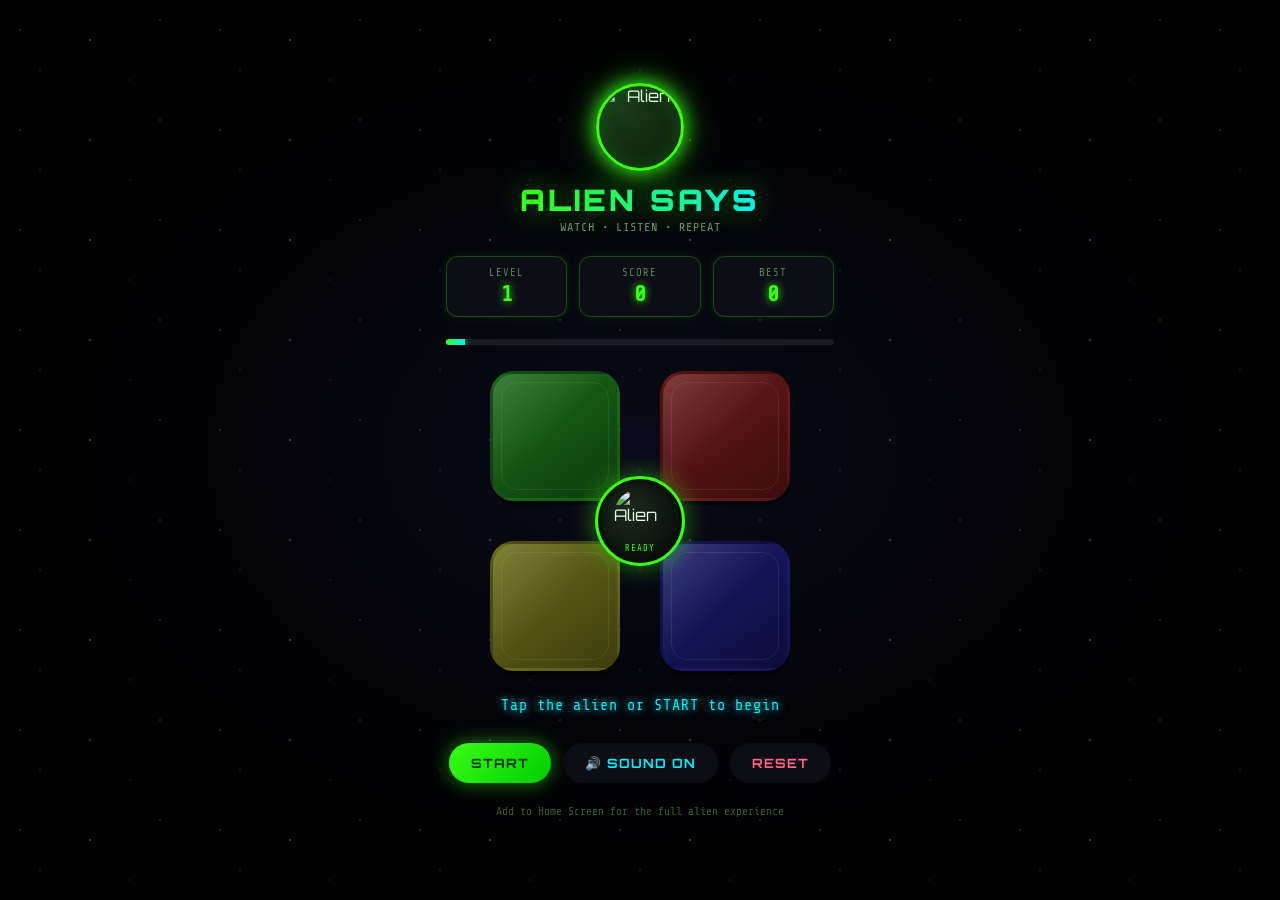
==== alien-says.html @ 70dfbdc7 "Add files via upload" ====
<!DOCTYPE html>
<html lang="en">
<head>
  <meta charset="UTF-8">
  <meta name="viewport" content="width=device-width, initial-scale=1.0, maximum-scale=1.0, user-scalable=no">
  <meta name="theme-color" content="#0a0a0f">
  <meta name="apple-mobile-web-app-capable" content="yes">
  <meta name="apple-mobile-web-app-status-bar-style" content="black-translucent">
  <meta name="apple-mobile-web-app-title" content="Alien Says">
  <link rel="icon" type="image/png" href="alien-icon-192.png">
  <link rel="apple-touch-icon" href="alien-icon-512.png">
  <link rel="manifest" href="manifest.json">
  <title>Alien Says</title>
  <style>
    @import url('https://fonts.googleapis.com/css2?family=Orbitron:wght@400;700;900&family=Share+Tech+Mono&display=swap');

    :root {
      --bg: #05050a;
      --panel: #0d0d15;
      --glow-green: #39ff14;
      --glow-cyan: #00f0ff;
      --glow-magenta: #ff00aa;
      --glow-yellow: #ffe600;
      --text: #e0ffe0;
    }

    * {
      box-sizing: border-box;
      margin: 0;
      padding: 0;
      -webkit-tap-highlight-color: transparent;
      user-select: none;
    }

    body {
      background: radial-gradient(ellipse at center, #0a0a18 0%, #000 70%);
      color: var(--text);
      font-family: 'Orbitron', sans-serif;
      min-height: 100dvh;
      display: flex;
      flex-direction: column;
      align-items: center;
      justify-content: center;
      overflow: hidden;
      position: relative;
    }

    /* Stars background */
    body::before {
      content: '';
      position: absolute;
      inset: 0;
      background-image:
        radial-gradient(1px 1px at 20px 30px, #fff, transparent),
        radial-gradient(1px 1px at 40px 70px, rgba(255,255,255,0.8), transparent),
        radial-gradient(1.5px 1.5px at 90px 40px, #fff, transparent),
        radial-gradient(1px 1px at 130px 80px, rgba(255,255,255,0.6), transparent),
        radial-gradient(1px 1px at 160px 20px, #fff, transparent);
      background-size: 200px 100px;
      animation: twinkle 8s linear infinite;
      opacity: 0.4;
      pointer-events: none;
      z-index: 0;
    }

    @keyframes twinkle {
      from { transform: translateY(0); }
      to { transform: translateY(-100px); }
    }

    .container {
      position: relative;
      z-index: 1;
      width: 100%;
      max-width: 420px;
      padding: 16px;
      display: flex;
      flex-direction: column;
      align-items: center;
      gap: 18px;
    }

    /* Header / Logo */
    header {
      text-align: center;
      margin-bottom: 4px;
    }

    .logo-wrap {
      width: 88px;
      height: 88px;
      margin: 0 auto 10px;
      border-radius: 50%;
      background: radial-gradient(circle at 30% 30%, #1a3a1a, #0a1a0a);
      border: 3px solid var(--glow-green);
      box-shadow:
        0 0 20px var(--glow-green),
        0 0 40px rgba(57,255,20,0.4),
        inset 0 0 20px rgba(57,255,20,0.2);
      overflow: hidden;
      animation: logoPulse 3s ease-in-out infinite;
    }

    .logo-wrap img {
      width: 100%;
      height: 100%;
      object-fit: cover;
      display: block;
    }

    @keyframes logoPulse {
      0%, 100% { box-shadow: 0 0 20px var(--glow-green), 0 0 40px rgba(57,255,20,0.3); }
      50% { box-shadow: 0 0 30px var(--glow-green), 0 0 60px rgba(57,255,20,0.6); }
    }

    h1 {
      font-size: 1.85rem;
      font-weight: 900;
      letter-spacing: 3px;
      background: linear-gradient(90deg, var(--glow-green), var(--glow-cyan));
      -webkit-background-clip: text;
      -webkit-text-fill-color: transparent;
      text-shadow: 0 0 30px rgba(57,255,20,0.5);
      margin-bottom: 2px;
    }

    .tagline {
      font-family: 'Share Tech Mono', monospace;
      font-size: 0.75rem;
      color: #6a9a6a;
      letter-spacing: 1px;
    }

    /* HUD */
    .hud {
      display: flex;
      justify-content: space-between;
      width: 100%;
      gap: 12px;
      font-family: 'Share Tech Mono', monospace;
    }

    .hud-box {
      flex: 1;
      background: var(--panel);
      border: 1px solid rgba(57,255,20,0.25);
      border-radius: 12px;
      padding: 10px 12px;
      text-align: center;
      box-shadow: 0 0 12px rgba(57,255,20,0.1);
    }

    .hud-label {
      font-size: 0.65rem;
      color: #5a8a5a;
      letter-spacing: 1px;
      margin-bottom: 2px;
    }

    .hud-value {
      font-size: 1.4rem;
      font-weight: 700;
      color: var(--glow-green);
      text-shadow: 0 0 8px var(--glow-green);
    }

    /* Game board */
    .board {
      position: relative;
      width: 300px;
      height: 300px;
      margin: 8px 0;
    }

    .pad {
      position: absolute;
      width: 130px;
      height: 130px;
      border-radius: 24px;
      cursor: pointer;
      transition: all 0.12s ease;
      border: 3px solid transparent;
      display: flex;
      align-items: center;
      justify-content: center;
      overflow: hidden;
      box-shadow: 0 4px 0 rgba(0,0,0,0.5);
    }

    .pad::before {
      content: '';
      position: absolute;
      inset: 0;
      border-radius: 21px;
      background: linear-gradient(135deg, rgba(255,255,255,0.15), transparent 50%);
      pointer-events: none;
    }

    .pad::after {
      content: '';
      position: absolute;
      inset: 8px;
      border-radius: 16px;
      border: 1px solid rgba(255,255,255,0.08);
      pointer-events: none;
    }

    /* Positions */
    .pad-green  { top: 0; left: 0; background: linear-gradient(145deg, #1a6b1a, #0d3d0d); }
    .pad-red    { top: 0; right: 0; background: linear-gradient(145deg, #6b1a1a, #3d0d0d); }
    .pad-yellow { bottom: 0; left: 0; background: linear-gradient(145deg, #6b6b1a, #3d3d0d); }
    .pad-blue   { bottom: 0; right: 0; background: linear-gradient(145deg, #1a1a6b, #0d0d3d); }

    /* Active / lit states */
    .pad.active, .pad.lit {
      transform: scale(0.96) translateY(2px);
      box-shadow: 0 0 0 0 transparent;
    }

    .pad-green.active, .pad-green.lit {
      background: linear-gradient(145deg, #39ff14, #1aff00);
      box-shadow: 0 0 30px #39ff14, 0 0 60px rgba(57,255,20,0.6), inset 0 0 20px rgba(255,255,255,0.3);
      border-color: #aaffaa;
    }
    .pad-red.active, .pad-red.lit {
      background: linear-gradient(145deg, #ff2a2a, #ff0000);
      box-shadow: 0 0 30px #ff2a2a, 0 0 60px rgba(255,42,42,0.6), inset 0 0 20px rgba(255,255,255,0.3);
      border-color: #ffaaaa;
    }
    .pad-yellow.active, .pad-yellow.lit {
      background: linear-gradient(145deg, #ffe600, #ffcc00);
      box-shadow: 0 0 30px #ffe600, 0 0 60px rgba(255,230,0,0.6), inset 0 0 20px rgba(255,255,255,0.3);
      border-color: #ffffaa;
    }
    .pad-blue.active, .pad-blue.lit {
      background: linear-gradient(145deg, #00f0ff, #0088ff);
      box-shadow: 0 0 30px #00f0ff, 0 0 60px rgba(0,240,255,0.6), inset 0 0 20px rgba(255,255,255,0.3);
      border-color: #aaffff;
    }

    .pad:active:not(.disabled) {
      transform: scale(0.94) translateY(3px);
    }

    .pad.disabled {
      pointer-events: none;
      opacity: 0.7;
    }

    /* Center alien button / status */
    .center {
      position: absolute;
      top: 50%;
      left: 50%;
      transform: translate(-50%, -50%);
      width: 90px;
      height: 90px;
      border-radius: 50%;
      background: radial-gradient(circle at 35% 35%, #1a2a1a, #050a05);
      border: 3px solid var(--glow-green);
      box-shadow:
        0 0 25px rgba(57,255,20,0.5),
        inset 0 0 15px rgba(0,0,0,0.8);
      display: flex;
      flex-direction: column;
      align-items: center;
      justify-content: center;
      cursor: pointer;
      z-index: 5;
      transition: all 0.2s;
    }

    .center:hover {
      box-shadow: 0 0 40px rgba(57,255,20,0.8), inset 0 0 15px rgba(0,0,0,0.8);
    }

    .center img {
      width: 52px;
      height: 52px;
      border-radius: 50%;
      object-fit: cover;
    }

    .center .status-text {
      font-size: 0.55rem;
      letter-spacing: 1px;
      color: var(--glow-green);
      margin-top: 2px;
      font-family: 'Share Tech Mono', monospace;
    }

    /* Message / feedback */
    .message {
      min-height: 28px;
      font-family: 'Share Tech Mono', monospace;
      font-size: 0.95rem;
      text-align: center;
      color: var(--glow-cyan);
      text-shadow: 0 0 10px var(--glow-cyan);
      letter-spacing: 1px;
      transition: opacity 0.3s;
    }

    .message.error {
      color: #ff4466;
      text-shadow: 0 0 10px #ff4466;
    }

    .message.success {
      color: var(--glow-green);
      text-shadow: 0 0 10px var(--glow-green);
    }

    /* Controls */
    .controls {
      display: flex;
      gap: 12px;
      width: 100%;
      justify-content: center;
      flex-wrap: wrap;
    }

    button.ctrl {
      font-family: 'Orbitron', sans-serif;
      font-size: 0.8rem;
      font-weight: 700;
      letter-spacing: 1px;
      padding: 12px 22px;
      border: none;
      border-radius: 30px;
      cursor: pointer;
      transition: all 0.2s;
      text-transform: uppercase;
    }

    .btn-start {
      background: linear-gradient(135deg, #39ff14, #00cc00);
      color: #003300;
      box-shadow: 0 0 20px rgba(57,255,20,0.5);
    }
    .btn-start:hover {
      transform: scale(1.05);
      box-shadow: 0 0 30px rgba(57,255,20,0.8);
    }
    .btn-start:disabled {
      opacity: 0.5;
      cursor: not-allowed;
      transform: none;
    }

    .btn-sound {
      background: var(--panel);
      color: var(--glow-cyan);
      border: 1px solid rgba(0,240,255,0.4);
    }
    .btn-sound:hover {
      background: rgba(0,240,255,0.1);
    }

    .btn-reset {
      background: var(--panel);
      color: #ff6688;
      border: 1px solid rgba(255,68,102,0.4);
    }

    /* Level indicator */
    .level-bar {
      width: 100%;
      height: 6px;
      background: #1a1a22;
      border-radius: 3px;
      overflow: hidden;
      margin-top: 4px;
    }
    .level-fill {
      height: 100%;
      background: linear-gradient(90deg, var(--glow-green), var(--glow-cyan));
      width: 0%;
      transition: width 0.4s ease;
      box-shadow: 0 0 8px var(--glow-green);
    }

    /* Overlay for game over / start */
    .overlay {
      position: fixed;
      inset: 0;
      background: rgba(0,0,0,0.75);
      backdrop-filter: blur(6px);
      display: flex;
      align-items: center;
      justify-content: center;
      z-index: 100;
      opacity: 0;
      pointer-events: none;
      transition: opacity 0.3s;
    }
    .overlay.show {
      opacity: 1;
      pointer-events: auto;
    }

    .overlay-card {
      background: linear-gradient(160deg, #0f1a0f, #0a0a12);
      border: 2px solid var(--glow-green);
      border-radius: 20px;
      padding: 28px 24px;
      text-align: center;
      max-width: 320px;
      width: 90%;
      box-shadow: 0 0 40px rgba(57,255,20,0.3);
    }

    .overlay-card h2 {
      font-size: 1.5rem;
      margin-bottom: 8px;
      color: var(--glow-green);
    }

    .overlay-card p {
      font-family: 'Share Tech Mono', monospace;
      font-size: 0.9rem;
      color: #8aba8a;
      margin-bottom: 18px;
      line-height: 1.4;
    }

    .overlay-card .score-big {
      font-size: 2.2rem;
      color: var(--glow-cyan);
      text-shadow: 0 0 15px var(--glow-cyan);
      margin: 8px 0 16px;
    }

    /* Footer tip */
    .tip {
      font-family: 'Share Tech Mono', monospace;
      font-size: 0.7rem;
      color: #3a5a3a;
      text-align: center;
      margin-top: 4px;
    }

    /* Responsive */
    @media (max-width: 380px) {
      .board { width: 270px; height: 270px; }
      .pad { width: 115px; height: 115px; }
      .center { width: 78px; height: 78px; }
      .center img { width: 44px; height: 44px; }
      h1 { font-size: 1.55rem; }
    }
  </style>
</head>
<body>
  <div class="container">
    <header>
      <div class="logo-wrap">
        <img src="alien-icon.jpg" alt="Alien">
      </div>
      <h1>ALIEN SAYS</h1>
      <div class="tagline">WATCH • LISTEN • REPEAT</div>
    </header>

    <div class="hud">
      <div class="hud-box">
        <div class="hud-label">LEVEL</div>
        <div class="hud-value" id="level">1</div>
      </div>
      <div class="hud-box">
        <div class="hud-label">SCORE</div>
        <div class="hud-value" id="score">0</div>
      </div>
      <div class="hud-box">
        <div class="hud-label">BEST</div>
        <div class="hud-value" id="best">0</div>
      </div>
    </div>

    <div class="level-bar"><div class="level-fill" id="levelFill"></div></div>

    <div class="board" id="board">
      <div class="pad pad-green" data-color="green" id="pad-green"></div>
      <div class="pad pad-red" data-color="red" id="pad-red"></div>
      <div class="pad pad-yellow" data-color="yellow" id="pad-yellow"></div>
      <div class="pad pad-blue" data-color="blue" id="pad-blue"></div>

      <div class="center" id="centerBtn" title="Start / Status">
        <img src="alien-icon.jpg" alt="Alien">
        <div class="status-text" id="statusText">READY</div>
      </div>
    </div>

    <div class="message" id="message">Tap the alien to start</div>

    <div class="controls">
      <button class="ctrl btn-start" id="startBtn">START</button>
      <button class="ctrl btn-sound" id="soundBtn">🔊 SOUND ON</button>
      <button class="ctrl btn-reset" id="resetBtn">RESET</button>
    </div>

    <div class="tip">Add to Home Screen for the full alien experience</div>
  </div>

  <!-- Game Over Overlay -->
  <div class="overlay" id="overlay">
    <div class="overlay-card">
      <h2 id="overlayTitle">GAME OVER</h2>
      <p id="overlayMsg">The aliens are not impressed...</p>
      <div class="score-big" id="overlayScore">0</div>
      <button class="ctrl btn-start" id="playAgainBtn">PLAY AGAIN</button>
    </div>
  </div>

  <script>
    // ============ AUDIO ENGINE (Web Audio API) ============
    const AudioCtx = window.AudioContext || window.webkitAudioContext;
    let audioCtx = null;
    let soundEnabled = true;

    const freqs = {
      green: 329.63,  // E4
      red: 261.63,    // C4
      yellow: 392.00, // G4
      blue: 220.00    // A3
    };

    function initAudio() {
      if (!audioCtx) {
        audioCtx = new AudioCtx();
      }
      if (audioCtx.state === 'suspended') {
        audioCtx.resume();
      }
    }

    function playTone(color, duration = 0.35, type = 'sine') {
      if (!soundEnabled || !audioCtx) return;
      const osc = audioCtx.createOscillator();
      const gain = audioCtx.createGain();
      osc.type = type;
      osc.frequency.value = freqs[color] || 300;
      gain.gain.setValueAtTime(0.28, audioCtx.currentTime);
      gain.gain.exponentialRampToValueAtTime(0.001, audioCtx.currentTime + duration);
      osc.connect(gain);
      gain.connect(audioCtx.destination);
      osc.start();
      osc.stop(audioCtx.currentTime + duration);
    }

    function playSuccess() {
      if (!soundEnabled || !audioCtx) return;
      [523.25, 659.25, 783.99].forEach((f, i) => {
        const osc = audioCtx.createOscillator();
        const gain = audioCtx.createGain();
        osc.type = 'triangle';
        osc.frequency.value = f;
        gain.gain.setValueAtTime(0.18, audioCtx.currentTime + i * 0.12);
        gain.gain.exponentialRampToValueAtTime(0.001, audioCtx.currentTime + i * 0.12 + 0.25);
        osc.connect(gain);
        gain.connect(audioCtx.destination);
        osc.start(audioCtx.currentTime + i * 0.12);
        osc.stop(audioCtx.currentTime + i * 0.12 + 0.3);
      });
    }

    function playError() {
      if (!soundEnabled || !audioCtx) return;
      const osc = audioCtx.createOscillator();
      const gain = audioCtx.createGain();
      osc.type = 'sawtooth';
      osc.frequency.setValueAtTime(180, audioCtx.currentTime);
      osc.frequency.exponentialRampToValueAtTime(80, audioCtx.currentTime + 0.4);
      gain.gain.setValueAtTime(0.22, audioCtx.currentTime);
      gain.gain.exponentialRampToValueAtTime(0.001, audioCtx.currentTime + 0.45);
      osc.connect(gain);
      gain.connect(audioCtx.destination);
      osc.start();
      osc.stop(audioCtx.currentTime + 0.5);
    }

    function playStartFanfare() {
      if (!soundEnabled || !audioCtx) return;
      [220, 277, 330, 440].forEach((f, i) => {
        const osc = audioCtx.createOscillator();
        const gain = audioCtx.createGain();
        osc.type = 'square';
        osc.frequency.value = f;
        gain.gain.setValueAtTime(0.12, audioCtx.currentTime + i * 0.08);
        gain.gain.exponentialRampToValueAtTime(0.001, audioCtx.currentTime + i * 0.08 + 0.2);
        osc.connect(gain);
        gain.connect(audioCtx.destination);
        osc.start(audioCtx.currentTime + i * 0.08);
        osc.stop(audioCtx.currentTime + i * 0.08 + 0.25);
      });
    }

    // ============ GAME STATE ============
    const colors = ['green', 'red', 'yellow', 'blue'];
    let sequence = [];
    let playerSeq = [];
    let level = 1;
    let score = 0;
    let best = parseInt(localStorage.getItem('alienSaysBest') || '0', 10);
    let isPlaying = false;
    let isShowing = false;
    let canClick = false;

    // DOM
    const pads = {
      green: document.getElementById('pad-green'),
      red: document.getElementById('pad-red'),
      yellow: document.getElementById('pad-yellow'),
      blue: document.getElementById('pad-blue')
    };
    const levelEl = document.getElementById('level');
    const scoreEl = document.getElementById('score');
    const bestEl = document.getElementById('best');
    const messageEl = document.getElementById('message');
    const statusText = document.getElementById('statusText');
    const startBtn = document.getElementById('startBtn');
    const soundBtn = document.getElementById('soundBtn');
    const resetBtn = document.getElementById('resetBtn');
    const centerBtn = document.getElementById('centerBtn');
    const overlay = document.getElementById('overlay');
    const overlayTitle = document.getElementById('overlayTitle');
    const overlayMsg = document.getElementById('overlayMsg');
    const overlayScore = document.getElementById('overlayScore');
    const playAgainBtn = document.getElementById('playAgainBtn');
    const levelFill = document.getElementById('levelFill');

    bestEl.textContent = best;

    // ============ HELPERS ============
    function setMessage(text, type = '') {
      messageEl.textContent = text;
      messageEl.className = 'message' + (type ? ' ' + type : '');
    }

    function setStatus(text) {
      statusText.textContent = text;
    }

    function updateHUD() {
      levelEl.textContent = level;
      scoreEl.textContent = score;
      bestEl.textContent = best;
      // level bar roughly maps 1-20
      const pct = Math.min(100, (level / 20) * 100);
      levelFill.style.width = pct + '%';
    }

    function lightPad(color, on = true) {
      const pad = pads[color];
      if (on) pad.classList.add('lit');
      else pad.classList.remove('lit');
    }

    function flashPad(color, ms = 380) {
      return new Promise(resolve => {
        lightPad(color, true);
        playTone(color, ms / 1000);
        setTimeout(() => {
          lightPad(color, false);
          setTimeout(resolve, 120);
        }, ms);
      });
    }

    function disablePads(disabled) {
      Object.values(pads).forEach(p => {
        if (disabled) p.classList.add('disabled');
        else p.classList.remove('disabled');
      });
    }

    // ============ GAME FLOW ============
    async function showSequence() {
      isShowing = true;
      canClick = false;
      disablePads(true);
      setStatus('WATCH');
      setMessage('Alien is speaking...');
      await sleep(500);

      for (const color of sequence) {
        await flashPad(color, 420 - Math.min(level * 8, 180)); // speeds up a bit
      }

      await sleep(250);
      isShowing = false;
      canClick = true;
      disablePads(false);
      setStatus('YOUR TURN');
      setMessage('Your turn — repeat the sequence!');
      playerSeq = [];
    }

    function nextRound() {
      // Add one random color
      const next = colors[Math.floor(Math.random() * 4)];
      sequence.push(next);
      updateHUD();
      showSequence();
    }

    function handlePadClick(color) {
      if (!canClick || isShowing || !isPlaying) return;

      initAudio();
      playerSeq.push(color);
      flashPad(color, 280);

      // Check
      const idx = playerSeq.length - 1;
      if (playerSeq[idx] !== sequence[idx]) {
        // Wrong!
        canClick = false;
        playError();
        setMessage('Wrong sequence!', 'error');
        setStatus('FAIL');
        Object.values(pads).forEach(p => p.classList.add('lit'));
        setTimeout(() => {
          Object.values(pads).forEach(p => p.classList.remove('lit'));
          endGame(false);
        }, 700);
        return;
      }

      // Correct so far
      if (playerSeq.length === sequence.length) {
        // Completed round
        canClick = false;
        score += level * 10;
        if (score > best) {
          best = score;
          localStorage.setItem('alienSaysBest', best);
        }
        updateHUD();
        playSuccess();
        setMessage('Correct! Next level...', 'success');
        setStatus('GOOD');
        level++;
        setTimeout(() => {
          nextRound();
        }, 900);
      }
    }

    function startGame() {
      initAudio();
      playStartFanfare();
      sequence = [];
      playerSeq = [];
      level = 1;
      score = 0;
      isPlaying = true;
      updateHUD();
      overlay.classList.remove('show');
      startBtn.disabled = true;
      setMessage('Get ready...');
      setStatus('GO');
      setTimeout(() => nextRound(), 600);
    }

    function endGame(won = false) {
      isPlaying = false;
      canClick = false;
      disablePads(true);
      startBtn.disabled = false;

      if (won) {
        overlayTitle.textContent = 'YOU WIN!';
        overlayMsg.textContent = 'The aliens accept you as one of their own.';
      } else {
        overlayTitle.textContent = 'GAME OVER';
        overlayMsg.textContent = level > 8
          ? 'Impressive! The mothership is watching.'
          : 'The aliens are not impressed... try again!';
      }
      overlayScore.textContent = score;
      overlay.classList.add('show');
      setStatus('END');
      setMessage(won ? 'Victory!' : 'Game Over — try again');
    }

    function resetAll() {
      sequence = [];
      playerSeq = [];
      level = 1;
      score = 0;
      isPlaying = false;
      canClick = false;
      isShowing = false;
      updateHUD();
      disablePads(false);
      Object.values(pads).forEach(p => p.classList.remove('lit', 'active'));
      startBtn.disabled = false;
      overlay.classList.remove('show');
      setStatus('READY');
      setMessage('Tap the alien or START to begin');
    }

    function sleep(ms) {
      return new Promise(r => setTimeout(r, ms));
    }

    // ============ EVENT LISTENERS ============
    Object.entries(pads).forEach(([color, el]) => {
      el.addEventListener('click', () => handlePadClick(color));
      el.addEventListener('touchstart', (e) => {
        e.preventDefault();
        handlePadClick(color);
      }, { passive: false });
    });

    startBtn.addEventListener('click', startGame);
    centerBtn.addEventListener('click', () => {
      if (!isPlaying) startGame();
    });
    playAgainBtn.addEventListener('click', startGame);

    soundBtn.addEventListener('click', () => {
      soundEnabled = !soundEnabled;
      soundBtn.textContent = soundEnabled ? '🔊 SOUND ON' : '🔇 SOUND OFF';
      if (soundEnabled) initAudio();
    });

    resetBtn.addEventListener('click', resetAll);

    // Prevent zoom on double tap etc.
    document.addEventListener('gesturestart', e => e.preventDefault());

    // Initial
    updateHUD();
    setMessage('Tap the alien or START to begin');
  </script>
</body>
</html>
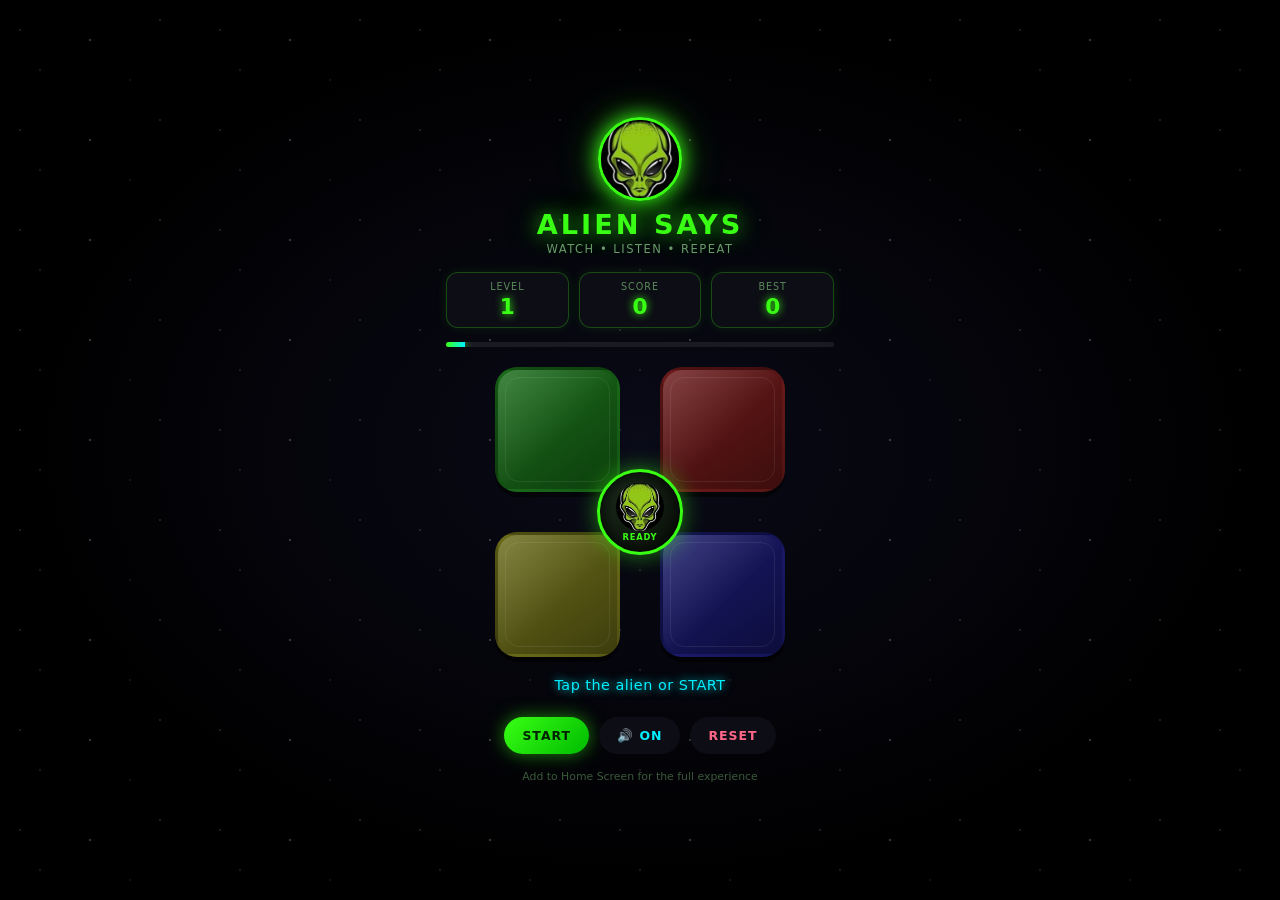
==== commit 91e8bd53: "Add files via upload" ====
--- a/alien-says.html
+++ b/alien-says.html
@@ -2,7 +2,7 @@
 <html lang="en">
 <head>
   <meta charset="UTF-8">
-  <meta name="viewport" content="width=device-width, initial-scale=1.0, maximum-scale=1.0, user-scalable=no">
+  <meta name="viewport" content="width=device-width, initial-scale=1.0, maximum-scale=1.0, user-scalable=no, viewport-fit=cover">
   <meta name="theme-color" content="#0a0a0f">
   <meta name="apple-mobile-web-app-capable" content="yes">
   <meta name="apple-mobile-web-app-status-bar-style" content="black-translucent">
@@ -12,8 +12,7 @@
   <link rel="manifest" href="manifest.json">
   <title>Alien Says</title>
   <style>
-    @import url('https://fonts.googleapis.com/css2?family=Orbitron:wght@400;700;900&family=Share+Tech+Mono&display=swap');
-
+    /* Fully offline – no external fonts */
     :root {
       --bg: #05050a;
       --panel: #0d0d15;
@@ -30,13 +29,20 @@
       padding: 0;
       -webkit-tap-highlight-color: transparent;
       user-select: none;
+      -webkit-user-select: none;
+    }
+
+    html, body {
+      height: 100%;
+      width: 100%;
     }
 
     body {
       background: radial-gradient(ellipse at center, #0a0a18 0%, #000 70%);
       color: var(--text);
-      font-family: 'Orbitron', sans-serif;
+      font-family: system-ui, -apple-system, BlinkMacSystemFont, "Segoe UI", Roboto, "Helvetica Neue", Arial, sans-serif;
       min-height: 100dvh;
+      min-height: -webkit-fill-available;
       display: flex;
       flex-direction: column;
       align-items: center;
@@ -77,19 +83,19 @@
       display: flex;
       flex-direction: column;
       align-items: center;
-      gap: 18px;
+      gap: 14px;
     }
 
     /* Header / Logo */
     header {
       text-align: center;
-      margin-bottom: 4px;
+      margin-bottom: 2px;
     }
 
     .logo-wrap {
-      width: 88px;
-      height: 88px;
-      margin: 0 auto 10px;
+      width: 84px;
+      height: 84px;
+      margin: 0 auto 8px;
       border-radius: 50%;
       background: radial-gradient(circle at 30% 30%, #1a3a1a, #0a1a0a);
       border: 3px solid var(--glow-green);
@@ -114,21 +120,19 @@
     }
 
     h1 {
-      font-size: 1.85rem;
+      font-size: 1.7rem;
       font-weight: 900;
       letter-spacing: 3px;
-      background: linear-gradient(90deg, var(--glow-green), var(--glow-cyan));
-      -webkit-background-clip: text;
-      -webkit-text-fill-color: transparent;
-      text-shadow: 0 0 30px rgba(57,255,20,0.5);
+      color: var(--glow-green);
+      text-shadow: 0 0 20px rgba(57,255,20,0.7), 0 0 40px rgba(57,255,20,0.3);
       margin-bottom: 2px;
     }
 
     .tagline {
-      font-family: 'Share Tech Mono', monospace;
-      font-size: 0.75rem;
+      font-size: 0.72rem;
       color: #6a9a6a;
-      letter-spacing: 1px;
+      letter-spacing: 1.5px;
+      text-transform: uppercase;
     }
 
     /* HUD */
@@ -136,8 +140,7 @@
       display: flex;
       justify-content: space-between;
       width: 100%;
-      gap: 12px;
-      font-family: 'Share Tech Mono', monospace;
+      gap: 10px;
     }
 
     .hud-box {
@@ -145,20 +148,21 @@
       background: var(--panel);
       border: 1px solid rgba(57,255,20,0.25);
       border-radius: 12px;
-      padding: 10px 12px;
+      padding: 8px 10px;
       text-align: center;
       box-shadow: 0 0 12px rgba(57,255,20,0.1);
     }
 
     .hud-label {
-      font-size: 0.65rem;
+      font-size: 0.6rem;
       color: #5a8a5a;
       letter-spacing: 1px;
       margin-bottom: 2px;
+      text-transform: uppercase;
     }
 
     .hud-value {
-      font-size: 1.4rem;
+      font-size: 1.35rem;
       font-weight: 700;
       color: var(--glow-green);
       text-shadow: 0 0 8px var(--glow-green);
@@ -167,40 +171,41 @@
     /* Game board */
     .board {
       position: relative;
-      width: 300px;
-      height: 300px;
-      margin: 8px 0;
+      width: 290px;
+      height: 290px;
+      margin: 6px 0;
+      flex-shrink: 0;
     }
 
     .pad {
       position: absolute;
-      width: 130px;
-      height: 130px;
-      border-radius: 24px;
+      width: 125px;
+      height: 125px;
+      border-radius: 22px;
       cursor: pointer;
-      transition: all 0.12s ease;
+      transition: transform 0.1s ease, box-shadow 0.1s ease, background 0.1s ease;
       border: 3px solid transparent;
       display: flex;
       align-items: center;
       justify-content: center;
       overflow: hidden;
-      box-shadow: 0 4px 0 rgba(0,0,0,0.5);
+      box-shadow: 0 5px 0 rgba(0,0,0,0.55);
     }
 
     .pad::before {
       content: '';
       position: absolute;
       inset: 0;
-      border-radius: 21px;
-      background: linear-gradient(135deg, rgba(255,255,255,0.15), transparent 50%);
+      border-radius: 19px;
+      background: linear-gradient(135deg, rgba(255,255,255,0.18), transparent 55%);
       pointer-events: none;
     }
 
     .pad::after {
       content: '';
       position: absolute;
-      inset: 8px;
-      border-radius: 16px;
+      inset: 7px;
+      border-radius: 14px;
       border: 1px solid rgba(255,255,255,0.08);
       pointer-events: none;
     }
@@ -211,94 +216,94 @@
     .pad-yellow { bottom: 0; left: 0; background: linear-gradient(145deg, #6b6b1a, #3d3d0d); }
     .pad-blue   { bottom: 0; right: 0; background: linear-gradient(145deg, #1a1a6b, #0d0d3d); }
 
-    /* Active / lit states */
-    .pad.active, .pad.lit {
+    /* Active / lit states – stronger lights */
+    .pad.lit, .pad.active {
       transform: scale(0.96) translateY(2px);
-      box-shadow: 0 0 0 0 transparent;
-    }
-
-    .pad-green.active, .pad-green.lit {
-      background: linear-gradient(145deg, #39ff14, #1aff00);
-      box-shadow: 0 0 30px #39ff14, 0 0 60px rgba(57,255,20,0.6), inset 0 0 20px rgba(255,255,255,0.3);
-      border-color: #aaffaa;
-    }
-    .pad-red.active, .pad-red.lit {
-      background: linear-gradient(145deg, #ff2a2a, #ff0000);
-      box-shadow: 0 0 30px #ff2a2a, 0 0 60px rgba(255,42,42,0.6), inset 0 0 20px rgba(255,255,255,0.3);
-      border-color: #ffaaaa;
-    }
-    .pad-yellow.active, .pad-yellow.lit {
-      background: linear-gradient(145deg, #ffe600, #ffcc00);
-      box-shadow: 0 0 30px #ffe600, 0 0 60px rgba(255,230,0,0.6), inset 0 0 20px rgba(255,255,255,0.3);
-      border-color: #ffffaa;
-    }
-    .pad-blue.active, .pad-blue.lit {
-      background: linear-gradient(145deg, #00f0ff, #0088ff);
-      box-shadow: 0 0 30px #00f0ff, 0 0 60px rgba(0,240,255,0.6), inset 0 0 20px rgba(255,255,255,0.3);
-      border-color: #aaffff;
+      box-shadow: 0 0 0 transparent;
+    }
+
+    .pad-green.lit, .pad-green.active {
+      background: linear-gradient(145deg, #39ff14, #1aff00) !important;
+      box-shadow: 0 0 28px #39ff14, 0 0 55px rgba(57,255,20,0.7), inset 0 0 18px rgba(255,255,255,0.35);
+      border-color: #bfffbf;
+    }
+    .pad-red.lit, .pad-red.active {
+      background: linear-gradient(145deg, #ff2a2a, #ff0000) !important;
+      box-shadow: 0 0 28px #ff2a2a, 0 0 55px rgba(255,42,42,0.7), inset 0 0 18px rgba(255,255,255,0.35);
+      border-color: #ffbfbf;
+    }
+    .pad-yellow.lit, .pad-yellow.active {
+      background: linear-gradient(145deg, #ffe600, #ffcc00) !important;
+      box-shadow: 0 0 28px #ffe600, 0 0 55px rgba(255,230,0,0.7), inset 0 0 18px rgba(255,255,255,0.35);
+      border-color: #ffffbf;
+    }
+    .pad-blue.lit, .pad-blue.active {
+      background: linear-gradient(145deg, #00f0ff, #0088ff) !important;
+      box-shadow: 0 0 28px #00f0ff, 0 0 55px rgba(0,240,255,0.7), inset 0 0 18px rgba(255,255,255,0.35);
+      border-color: #bfffff;
     }
 
     .pad:active:not(.disabled) {
-      transform: scale(0.94) translateY(3px);
+      transform: scale(0.93) translateY(3px);
     }
 
     .pad.disabled {
       pointer-events: none;
-      opacity: 0.7;
-    }
-
-    /* Center alien button / status */
+      opacity: 0.75;
+    }
+
+    /* Center alien button */
     .center {
       position: absolute;
       top: 50%;
       left: 50%;
       transform: translate(-50%, -50%);
-      width: 90px;
-      height: 90px;
+      width: 86px;
+      height: 86px;
       border-radius: 50%;
       background: radial-gradient(circle at 35% 35%, #1a2a1a, #050a05);
       border: 3px solid var(--glow-green);
       box-shadow:
-        0 0 25px rgba(57,255,20,0.5),
-        inset 0 0 15px rgba(0,0,0,0.8);
+        0 0 22px rgba(57,255,20,0.5),
+        inset 0 0 14px rgba(0,0,0,0.8);
       display: flex;
       flex-direction: column;
       align-items: center;
       justify-content: center;
       cursor: pointer;
       z-index: 5;
-      transition: all 0.2s;
-    }
-
-    .center:hover {
-      box-shadow: 0 0 40px rgba(57,255,20,0.8), inset 0 0 15px rgba(0,0,0,0.8);
+      transition: box-shadow 0.2s;
+    }
+
+    .center:hover, .center:active {
+      box-shadow: 0 0 35px rgba(57,255,20,0.85), inset 0 0 14px rgba(0,0,0,0.8);
     }
 
     .center img {
-      width: 52px;
-      height: 52px;
+      width: 48px;
+      height: 48px;
       border-radius: 50%;
       object-fit: cover;
     }
 
     .center .status-text {
-      font-size: 0.55rem;
-      letter-spacing: 1px;
+      font-size: 0.52rem;
+      letter-spacing: 0.8px;
       color: var(--glow-green);
-      margin-top: 2px;
-      font-family: 'Share Tech Mono', monospace;
-    }
-
-    /* Message / feedback */
+      margin-top: 1px;
+      text-transform: uppercase;
+      font-weight: 600;
+    }
+
+    /* Message */
     .message {
-      min-height: 28px;
-      font-family: 'Share Tech Mono', monospace;
-      font-size: 0.95rem;
+      min-height: 26px;
+      font-size: 0.9rem;
       text-align: center;
       color: var(--glow-cyan);
       text-shadow: 0 0 10px var(--glow-cyan);
-      letter-spacing: 1px;
-      transition: opacity 0.3s;
+      letter-spacing: 0.5px;
+      padding: 0 8px;
     }
 
     .message.error {
@@ -314,36 +319,36 @@
     /* Controls */
     .controls {
       display: flex;
-      gap: 12px;
+      gap: 10px;
       width: 100%;
       justify-content: center;
       flex-wrap: wrap;
     }
 
     button.ctrl {
-      font-family: 'Orbitron', sans-serif;
-      font-size: 0.8rem;
+      font-family: inherit;
+      font-size: 0.78rem;
       font-weight: 700;
       letter-spacing: 1px;
-      padding: 12px 22px;
+      padding: 11px 18px;
       border: none;
-      border-radius: 30px;
+      border-radius: 28px;
       cursor: pointer;
-      transition: all 0.2s;
+      transition: transform 0.15s, box-shadow 0.15s, opacity 0.15s;
       text-transform: uppercase;
     }
 
     .btn-start {
-      background: linear-gradient(135deg, #39ff14, #00cc00);
-      color: #003300;
-      box-shadow: 0 0 20px rgba(57,255,20,0.5);
-    }
-    .btn-start:hover {
+      background: linear-gradient(135deg, #39ff14, #00bb00);
+      color: #002200;
+      box-shadow: 0 0 18px rgba(57,255,20,0.5);
+    }
+    .btn-start:hover:not(:disabled) {
       transform: scale(1.05);
-      box-shadow: 0 0 30px rgba(57,255,20,0.8);
+      box-shadow: 0 0 28px rgba(57,255,20,0.8);
     }
     .btn-start:disabled {
-      opacity: 0.5;
+      opacity: 0.45;
       cursor: not-allowed;
       transform: none;
     }
@@ -354,7 +359,7 @@
       border: 1px solid rgba(0,240,255,0.4);
     }
     .btn-sound:hover {
-      background: rgba(0,240,255,0.1);
+      background: rgba(0,240,255,0.12);
     }
 
     .btn-reset {
@@ -363,14 +368,13 @@
       border: 1px solid rgba(255,68,102,0.4);
     }
 
-    /* Level indicator */
+    /* Level bar */
     .level-bar {
       width: 100%;
-      height: 6px;
+      height: 5px;
       background: #1a1a22;
       border-radius: 3px;
       overflow: hidden;
-      margin-top: 4px;
     }
     .level-fill {
       height: 100%;
@@ -380,12 +384,13 @@
       box-shadow: 0 0 8px var(--glow-green);
     }
 
-    /* Overlay for game over / start */
+    /* Overlay */
     .overlay {
       position: fixed;
       inset: 0;
-      background: rgba(0,0,0,0.75);
-      backdrop-filter: blur(6px);
+      background: rgba(0,0,0,0.78);
+      backdrop-filter: blur(5px);
+      -webkit-backdrop-filter: blur(5px);
       display: flex;
       align-items: center;
       justify-content: center;
@@ -402,75 +407,128 @@
     .overlay-card {
       background: linear-gradient(160deg, #0f1a0f, #0a0a12);
       border: 2px solid var(--glow-green);
-      border-radius: 20px;
-      padding: 28px 24px;
+      border-radius: 18px;
+      padding: 26px 22px;
       text-align: center;
-      max-width: 320px;
+      max-width: 300px;
       width: 90%;
       box-shadow: 0 0 40px rgba(57,255,20,0.3);
     }
 
     .overlay-card h2 {
-      font-size: 1.5rem;
-      margin-bottom: 8px;
+      font-size: 1.4rem;
+      margin-bottom: 6px;
       color: var(--glow-green);
     }
 
     .overlay-card p {
-      font-family: 'Share Tech Mono', monospace;
-      font-size: 0.9rem;
+      font-size: 0.85rem;
       color: #8aba8a;
-      margin-bottom: 18px;
+      margin-bottom: 14px;
       line-height: 1.4;
     }
 
     .overlay-card .score-big {
-      font-size: 2.2rem;
+      font-size: 2.1rem;
       color: var(--glow-cyan);
       text-shadow: 0 0 15px var(--glow-cyan);
-      margin: 8px 0 16px;
-    }
-
-    /* Footer tip */
+      margin: 6px 0 14px;
+      font-weight: 700;
+    }
+
     .tip {
-      font-family: 'Share Tech Mono', monospace;
-      font-size: 0.7rem;
+      font-size: 0.68rem;
       color: #3a5a3a;
       text-align: center;
-      margin-top: 4px;
+      margin-top: 2px;
+    }
+
+    /* Loading screen */
+    #loader {
+      position: fixed;
+      inset: 0;
+      background: #05050a;
+      display: flex;
+      flex-direction: column;
+      align-items: center;
+      justify-content: center;
+      z-index: 9999;
+      transition: opacity 0.4s;
+    }
+    #loader.hide {
+      opacity: 0;
+      pointer-events: none;
+    }
+    #loader .alien-spin {
+      width: 80px;
+      height: 80px;
+      border-radius: 50%;
+      border: 3px solid var(--glow-green);
+      box-shadow: 0 0 25px var(--glow-green);
+      overflow: hidden;
+      margin-bottom: 16px;
+      animation: logoPulse 1.5s ease-in-out infinite;
+    }
+    #loader .alien-spin img {
+      width: 100%;
+      height: 100%;
+      object-fit: cover;
+    }
+    #loader p {
+      color: var(--glow-green);
+      font-size: 0.9rem;
+      letter-spacing: 2px;
     }
 
     /* Responsive */
-    @media (max-width: 380px) {
-      .board { width: 270px; height: 270px; }
-      .pad { width: 115px; height: 115px; }
-      .center { width: 78px; height: 78px; }
-      .center img { width: 44px; height: 44px; }
-      h1 { font-size: 1.55rem; }
+    @media (max-width: 360px) {
+      .board { width: 260px; height: 260px; }
+      .pad { width: 112px; height: 112px; border-radius: 18px; }
+      .center { width: 74px; height: 74px; }
+      .center img { width: 42px; height: 42px; }
+      h1 { font-size: 1.45rem; letter-spacing: 2px; }
+    }
+
+    @media (max-height: 640px) {
+      .logo-wrap { width: 64px; height: 64px; margin-bottom: 4px; }
+      .board { width: 250px; height: 250px; }
+      .pad { width: 108px; height: 108px; }
+      .center { width: 70px; height: 70px; }
+      .center img { width: 40px; height: 40px; }
+      h1 { font-size: 1.35rem; }
+      .container { gap: 8px; padding: 10px; }
     }
   </style>
 </head>
 <body>
-  <div class="container">
+  <!-- Simple loader so user never sees a blank page -->
+  <div id="loader">
+    <div class="alien-spin">
+      <img src="alien-icon.jpg" alt="Alien" onerror="this.style.display='none'">
+    </div>
+    <p>ALIEN SAYS</p>
+  </div>
+
+  <div class="container" id="app" style="visibility:hidden;">
     <header>
       <div class="logo-wrap">
-        <img src="alien-icon.jpg" alt="Alien">
+        <img src="alien-icon.jpg" alt="Alien" onerror="this.parentElement.style.background='#1a3a1a'">
       </div>
       <h1>ALIEN SAYS</h1>
-      <div class="tagline">WATCH • LISTEN • REPEAT</div>
+      <div class="tagline">Watch • Listen • Repeat</div>
     </header>
 
     <div class="hud">
       <div class="hud-box">
-        <div class="hud-label">LEVEL</div>
+        <div class="hud-label">Level</div>
         <div class="hud-value" id="level">1</div>
       </div>
       <div class="hud-box">
-        <div class="hud-label">SCORE</div>
+        <div class="hud-label">Score</div>
         <div class="hud-value" id="score">0</div>
       </div>
       <div class="hud-box">
-        <div class="hud-label">BEST</div>
+        <div class="hud-label">Best</div>
         <div class="hud-value" id="best">0</div>
       </div>
     </div>
@@ -483,21 +541,21 @@
       <div class="pad pad-yellow" data-color="yellow" id="pad-yellow"></div>
       <div class="pad pad-blue" data-color="blue" id="pad-blue"></div>
 
-      <div class="center" id="centerBtn" title="Start / Status">
-        <img src="alien-icon.jpg" alt="Alien">
+      <div class="center" id="centerBtn" title="Start">
+        <img src="alien-icon.jpg" alt="Alien" onerror="this.style.display='none'">
         <div class="status-text" id="statusText">READY</div>
       </div>
     </div>
 
-    <div class="message" id="message">Tap the alien to start</div>
+    <div class="message" id="message">Tap the alien or START</div>
 
     <div class="controls">
       <button class="ctrl btn-start" id="startBtn">START</button>
-      <button class="ctrl btn-sound" id="soundBtn">🔊 SOUND ON</button>
+      <button class="ctrl btn-sound" id="soundBtn">🔊 ON</button>
       <button class="ctrl btn-reset" id="resetBtn">RESET</button>
     </div>
 
-    <div class="tip">Add to Home Screen for the full alien experience</div>
+    <div class="tip">Add to Home Screen for the full experience</div>
   </div>
 
   <!-- Game Over Overlay -->
@@ -511,327 +569,374 @@
   </div>
 
   <script>
-    // ============ AUDIO ENGINE (Web Audio API) ============
-    const AudioCtx = window.AudioContext || window.webkitAudioContext;
-    let audioCtx = null;
-    let soundEnabled = true;
-
-    const freqs = {
-      green: 329.63,  // E4
-      red: 261.63,    // C4
-      yellow: 392.00, // G4
-      blue: 220.00    // A3
-    };
-
-    function initAudio() {
-      if (!audioCtx) {
-        audioCtx = new AudioCtx();
-      }
-      if (audioCtx.state === 'suspended') {
-        audioCtx.resume();
-      }
-    }
-
-    function playTone(color, duration = 0.35, type = 'sine') {
-      if (!soundEnabled || !audioCtx) return;
-      const osc = audioCtx.createOscillator();
-      const gain = audioCtx.createGain();
-      osc.type = type;
-      osc.frequency.value = freqs[color] || 300;
-      gain.gain.setValueAtTime(0.28, audioCtx.currentTime);
-      gain.gain.exponentialRampToValueAtTime(0.001, audioCtx.currentTime + duration);
-      osc.connect(gain);
-      gain.connect(audioCtx.destination);
-      osc.start();
-      osc.stop(audioCtx.currentTime + duration);
-    }
-
-    function playSuccess() {
-      if (!soundEnabled || !audioCtx) return;
-      [523.25, 659.25, 783.99].forEach((f, i) => {
-        const osc = audioCtx.createOscillator();
-        const gain = audioCtx.createGain();
-        osc.type = 'triangle';
-        osc.frequency.value = f;
-        gain.gain.setValueAtTime(0.18, audioCtx.currentTime + i * 0.12);
-        gain.gain.exponentialRampToValueAtTime(0.001, audioCtx.currentTime + i * 0.12 + 0.25);
-        osc.connect(gain);
-        gain.connect(audioCtx.destination);
-        osc.start(audioCtx.currentTime + i * 0.12);
-        osc.stop(audioCtx.currentTime + i * 0.12 + 0.3);
+    (function () {
+      'use strict';
+
+      // ---------- Loader ----------
+      function hideLoader() {
+        var loader = document.getElementById('loader');
+        var app = document.getElementById('app');
+        if (loader) loader.classList.add('hide');
+        if (app) app.style.visibility = 'visible';
+        setTimeout(function () {
+          if (loader) loader.style.display = 'none';
+        }, 450);
+      }
+
+      // Hide loader as soon as DOM is ready (images can load later)
+      if (document.readyState === 'loading') {
+        document.addEventListener('DOMContentLoaded', function () {
+          setTimeout(hideLoader, 300);
+        });
+      } else {
+        setTimeout(hideLoader, 300);
+      }
+
+      // ---------- Audio ----------
+      var AudioCtx = window.AudioContext || window.webkitAudioContext;
+      var audioCtx = null;
+      var soundEnabled = true;
+
+      var freqs = {
+        green: 329.63,
+        red: 261.63,
+        yellow: 392.00,
+        blue: 220.00
+      };
+
+      function initAudio() {
+        try {
+          if (!audioCtx) audioCtx = new AudioCtx();
+          if (audioCtx.state === 'suspended') audioCtx.resume();
+        } catch (e) {
+          console.warn('Audio not available', e);
+        }
+      }
+
+      function playTone(color, duration) {
+        duration = duration || 0.35;
+        if (!soundEnabled || !audioCtx) return;
+        try {
+          var osc = audioCtx.createOscillator();
+          var gain = audioCtx.createGain();
+          osc.type = 'sine';
+          osc.frequency.value = freqs[color] || 300;
+          gain.gain.setValueAtTime(0.28, audioCtx.currentTime);
+          gain.gain.exponentialRampToValueAtTime(0.001, audioCtx.currentTime + duration);
+          osc.connect(gain);
+          gain.connect(audioCtx.destination);
+          osc.start();
+          osc.stop(audioCtx.currentTime + duration);
+        } catch (e) {}
+      }
+
+      function playSuccess() {
+        if (!soundEnabled || !audioCtx) return;
+        try {
+          [523.25, 659.25, 783.99].forEach(function (f, i) {
+            var osc = audioCtx.createOscillator();
+            var gain = audioCtx.createGain();
+            osc.type = 'triangle';
+            osc.frequency.value = f;
+            var t = audioCtx.currentTime + i * 0.12;
+            gain.gain.setValueAtTime(0.18, t);
+            gain.gain.exponentialRampToValueAtTime(0.001, t + 0.25);
+            osc.connect(gain);
+            gain.connect(audioCtx.destination);
+            osc.start(t);
+            osc.stop(t + 0.3);
+          });
+        } catch (e) {}
+      }
+
+      function playError() {
+        if (!soundEnabled || !audioCtx) return;
+        try {
+          var osc = audioCtx.createOscillator();
+          var gain = audioCtx.createGain();
+          osc.type = 'sawtooth';
+          osc.frequency.setValueAtTime(180, audioCtx.currentTime);
+          osc.frequency.exponentialRampToValueAtTime(80, audioCtx.currentTime + 0.4);
+          gain.gain.setValueAtTime(0.22, audioCtx.currentTime);
+          gain.gain.exponentialRampToValueAtTime(0.001, audioCtx.currentTime + 0.45);
+          osc.connect(gain);
+          gain.connect(audioCtx.destination);
+          osc.start();
+          osc.stop(audioCtx.currentTime + 0.5);
+        } catch (e) {}
+      }
+
+      function playStartFanfare() {
+        if (!soundEnabled || !audioCtx) return;
+        try {
+          [220, 277, 330, 440].forEach(function (f, i) {
+            var osc = audioCtx.createOscillator();
+            var gain = audioCtx.createGain();
+            osc.type = 'square';
+            osc.frequency.value = f;
+            var t = audioCtx.currentTime + i * 0.08;
+            gain.gain.setValueAtTime(0.12, t);
+            gain.gain.exponentialRampToValueAtTime(0.001, t + 0.2);
+            osc.connect(gain);
+            gain.connect(audioCtx.destination);
+            osc.start(t);
+            osc.stop(t + 0.25);
+          });
+        } catch (e) {}
+      }
+
+      // ---------- Game State ----------
+      var colors = ['green', 'red', 'yellow', 'blue'];
+      var sequence = [];
+      var playerSeq = [];
+      var level = 1;
+      var score = 0;
+      var best = 0;
+      try {
+        best = parseInt(localStorage.getItem('alienSaysBest') || '0', 10) || 0;
+      } catch (e) {}
+      var isPlaying = false;
+      var isShowing = false;
+      var canClick = false;
+
+      // DOM refs
+      var pads = {
+        green: document.getElementById('pad-green'),
+        red: document.getElementById('pad-red'),
+        yellow: document.getElementById('pad-yellow'),
+        blue: document.getElementById('pad-blue')
+      };
+      var levelEl = document.getElementById('level');
+      var scoreEl = document.getElementById('score');
+      var bestEl = document.getElementById('best');
+      var messageEl = document.getElementById('message');
+      var statusText = document.getElementById('statusText');
+      var startBtn = document.getElementById('startBtn');
+      var soundBtn = document.getElementById('soundBtn');
+      var resetBtn = document.getElementById('resetBtn');
+      var centerBtn = document.getElementById('centerBtn');
+      var overlay = document.getElementById('overlay');
+      var overlayTitle = document.getElementById('overlayTitle');
+      var overlayMsg = document.getElementById('overlayMsg');
+      var overlayScore = document.getElementById('overlayScore');
+      var playAgainBtn = document.getElementById('playAgainBtn');
+      var levelFill = document.getElementById('levelFill');
+
+      if (bestEl) bestEl.textContent = best;
+
+      // ---------- Helpers ----------
+      function setMessage(text, type) {
+        if (!messageEl) return;
+        messageEl.textContent = text;
+        messageEl.className = 'message' + (type ? ' ' + type : '');
+      }
+
+      function setStatus(text) {
+        if (statusText) statusText.textContent = text;
+      }
+
+      function updateHUD() {
+        if (levelEl) levelEl.textContent = level;
+        if (scoreEl) scoreEl.textContent = score;
+        if (bestEl) bestEl.textContent = best;
+        if (levelFill) {
+          var pct = Math.min(100, (level / 20) * 100);
+          levelFill.style.width = pct + '%';
+        }
+      }
+
+      function lightPad(color, on) {
+        var pad = pads[color];
+        if (!pad) return;
+        if (on) pad.classList.add('lit');
+        else pad.classList.remove('lit');
+      }
+
+      function flashPad(color, ms) {
+        ms = ms || 380;
+        return new Promise(function (resolve) {
+          lightPad(color, true);
+          playTone(color, ms / 1000);
+          setTimeout(function () {
+            lightPad(color, false);
+            setTimeout(resolve, 110);
+          }, ms);
+        });
+      }
+
+      function disablePads(disabled) {
+        Object.keys(pads).forEach(function (k) {
+          var p = pads[k];
+          if (!p) return;
+          if (disabled) p.classList.add('disabled');
+          else p.classList.remove('disabled');
+        });
+      }
+
+      function sleep(ms) {
+        return new Promise(function (r) { setTimeout(r, ms); });
+      }
+
+      // ---------- Game Flow ----------
+      async function showSequence() {
+        isShowing = true;
+        canClick = false;
+        disablePads(true);
+        setStatus('WATCH');
+        setMessage('Alien is speaking...');
+        await sleep(450);
+
+        var speed = Math.max(240, 420 - level * 9);
+        for (var i = 0; i < sequence.length; i++) {
+          await flashPad(sequence[i], speed);
+        }
+
+        await sleep(220);
+        isShowing = false;
+        canClick = true;
+        disablePads(false);
+        setStatus('YOUR TURN');
+        setMessage('Your turn — repeat!');
+        playerSeq = [];
+      }
+
+      function nextRound() {
+        var next = colors[Math.floor(Math.random() * 4)];
+        sequence.push(next);
+        updateHUD();
+        showSequence();
+      }
+
+      function handlePadClick(color) {
+        if (!canClick || isShowing || !isPlaying) return;
+
+        initAudio();
+        playerSeq.push(color);
+        flashPad(color, 260);
+
+        var idx = playerSeq.length - 1;
+        if (playerSeq[idx] !== sequence[idx]) {
+          canClick = false;
+          playError();
+          setMessage('Wrong sequence!', 'error');
+          setStatus('FAIL');
+          Object.keys(pads).forEach(function (k) {
+            if (pads[k]) pads[k].classList.add('lit');
+          });
+          setTimeout(function () {
+            Object.keys(pads).forEach(function (k) {
+              if (pads[k]) pads[k].classList.remove('lit');
+            });
+            endGame(false);
+          }, 650);
+          return;
+        }
+
+        if (playerSeq.length === sequence.length) {
+          canClick = false;
+          score += level * 10;
+          if (score > best) {
+            best = score;
+            try { localStorage.setItem('alienSaysBest', String(best)); } catch (e) {}
+          }
+          updateHUD();
+          playSuccess();
+          setMessage('Correct! Next level...', 'success');
+          setStatus('GOOD');
+          level++;
+          setTimeout(function () { nextRound(); }, 850);
+        }
+      }
+
+      function startGame() {
+        initAudio();
+        playStartFanfare();
+        sequence = [];
+        playerSeq = [];
+        level = 1;
+        score = 0;
+        isPlaying = true;
+        updateHUD();
+        if (overlay) overlay.classList.remove('show');
+        if (startBtn) startBtn.disabled = true;
+        setMessage('Get ready...');
+        setStatus('GO');
+        setTimeout(function () { nextRound(); }, 550);
+      }
+
+      function endGame(won) {
+        isPlaying = false;
+        canClick = false;
+        disablePads(true);
+        if (startBtn) startBtn.disabled = false;
+
+        if (overlayTitle) overlayTitle.textContent = won ? 'YOU WIN!' : 'GAME OVER';
+        if (overlayMsg) {
+          overlayMsg.textContent = won
+            ? 'The aliens accept you as one of their own.'
+            : (level > 8
+              ? 'Impressive! The mothership is watching.'
+              : 'The aliens are not impressed... try again!');
+        }
+        if (overlayScore) overlayScore.textContent = score;
+        if (overlay) overlay.classList.add('show');
+        setStatus('END');
+        setMessage(won ? 'Victory!' : 'Game Over — try again');
+      }
+
+      function resetAll() {
+        sequence = [];
+        playerSeq = [];
+        level = 1;
+        score = 0;
+        isPlaying = false;
+        canClick = false;
+        isShowing = false;
+        updateHUD();
+        disablePads(false);
+        Object.keys(pads).forEach(function (k) {
+          if (pads[k]) pads[k].classList.remove('lit', 'active');
+        });
+        if (startBtn) startBtn.disabled = false;
+        if (overlay) overlay.classList.remove('show');
+        setStatus('READY');
+        setMessage('Tap the alien or START');
+      }
+
+      // ---------- Events ----------
+      Object.keys(pads).forEach(function (color) {
+        var el = pads[color];
+        if (!el) return;
+        el.addEventListener('click', function () { handlePadClick(color); });
+        el.addEventListener('touchstart', function (e) {
+          e.preventDefault();
+          handlePadClick(color);
+        }, { passive: false });
       });
-    }
-
-    function playError() {
-      if (!soundEnabled || !audioCtx) return;
-      const osc = audioCtx.createOscillator();
-      const gain = audioCtx.createGain();
-      osc.type = 'sawtooth';
-      osc.frequency.setValueAtTime(180, audioCtx.currentTime);
-      osc.frequency.exponentialRampToValueAtTime(80, audioCtx.currentTime + 0.4);
-      gain.gain.setValueAtTime(0.22, audioCtx.currentTime);
-      gain.gain.exponentialRampToValueAtTime(0.001, audioCtx.currentTime + 0.45);
-      osc.connect(gain);
-      gain.connect(audioCtx.destination);
-      osc.start();
-      osc.stop(audioCtx.currentTime + 0.5);
-    }
-
-    function playStartFanfare() {
-      if (!soundEnabled || !audioCtx) return;
-      [220, 277, 330, 440].forEach((f, i) => {
-        const osc = audioCtx.createOscillator();
-        const gain = audioCtx.createGain();
-        osc.type = 'square';
-        osc.frequency.value = f;
-        gain.gain.setValueAtTime(0.12, audioCtx.currentTime + i * 0.08);
-        gain.gain.exponentialRampToValueAtTime(0.001, audioCtx.currentTime + i * 0.08 + 0.2);
-        osc.connect(gain);
-        gain.connect(audioCtx.destination);
-        osc.start(audioCtx.currentTime + i * 0.08);
-        osc.stop(audioCtx.currentTime + i * 0.08 + 0.25);
+
+      if (startBtn) startBtn.addEventListener('click', startGame);
+      if (centerBtn) centerBtn.addEventListener('click', function () {
+        if (!isPlaying) startGame();
       });
-    }
-
-    // ============ GAME STATE ============
-    const colors = ['green', 'red', 'yellow', 'blue'];
-    let sequence = [];
-    let playerSeq = [];
-    let level = 1;
-    let score = 0;
-    let best = parseInt(localStorage.getItem('alienSaysBest') || '0', 10);
-    let isPlaying = false;
-    let isShowing = false;
-    let canClick = false;
-
-    // DOM
-    const pads = {
-      green: document.getElementById('pad-green'),
-      red: document.getElementById('pad-red'),
-      yellow: document.getElementById('pad-yellow'),
-      blue: document.getElementById('pad-blue')
-    };
-    const levelEl = document.getElementById('level');
-    const scoreEl = document.getElementById('score');
-    const bestEl = document.getElementById('best');
-    const messageEl = document.getElementById('message');
-    const statusText = document.getElementById('statusText');
-    const startBtn = document.getElementById('startBtn');
-    const soundBtn = document.getElementById('soundBtn');
-    const resetBtn = document.getElementById('resetBtn');
-    const centerBtn = document.getElementById('centerBtn');
-    const overlay = document.getElementById('overlay');
-    const overlayTitle = document.getElementById('overlayTitle');
-    const overlayMsg = document.getElementById('overlayMsg');
-    const overlayScore = document.getElementById('overlayScore');
-    const playAgainBtn = document.getElementById('playAgainBtn');
-    const levelFill = document.getElementById('levelFill');
-
-    bestEl.textContent = best;
-
-    // ============ HELPERS ============
-    function setMessage(text, type = '') {
-      messageEl.textContent = text;
-      messageEl.className = 'message' + (type ? ' ' + type : '');
-    }
-
-    function setStatus(text) {
-      statusText.textContent = text;
-    }
-
-    function updateHUD() {
-      levelEl.textContent = level;
-      scoreEl.textContent = score;
-      bestEl.textContent = best;
-      // level bar roughly maps 1-20
-      const pct = Math.min(100, (level / 20) * 100);
-      levelFill.style.width = pct + '%';
-    }
-
-    function lightPad(color, on = true) {
-      const pad = pads[color];
-      if (on) pad.classList.add('lit');
-      else pad.classList.remove('lit');
-    }
-
-    function flashPad(color, ms = 380) {
-      return new Promise(resolve => {
-        lightPad(color, true);
-        playTone(color, ms / 1000);
-        setTimeout(() => {
-          lightPad(color, false);
-          setTimeout(resolve, 120);
-        }, ms);
-      });
-    }
-
-    function disablePads(disabled) {
-      Object.values(pads).forEach(p => {
-        if (disabled) p.classList.add('disabled');
-        else p.classList.remove('disabled');
-      });
-    }
-
-    // ============ GAME FLOW ============
-    async function showSequence() {
-      isShowing = true;
-      canClick = false;
-      disablePads(true);
-      setStatus('WATCH');
-      setMessage('Alien is speaking...');
-      await sleep(500);
-
-      for (const color of sequence) {
-        await flashPad(color, 420 - Math.min(level * 8, 180)); // speeds up a bit
-      }
-
-      await sleep(250);
-      isShowing = false;
-      canClick = true;
-      disablePads(false);
-      setStatus('YOUR TURN');
-      setMessage('Your turn — repeat the sequence!');
-      playerSeq = [];
-    }
-
-    function nextRound() {
-      // Add one random color
-      const next = colors[Math.floor(Math.random() * 4)];
-      sequence.push(next);
+      if (playAgainBtn) playAgainBtn.addEventListener('click', startGame);
+
+      if (soundBtn) {
+        soundBtn.addEventListener('click', function () {
+          soundEnabled = !soundEnabled;
+          soundBtn.textContent = soundEnabled ? '🔊 ON' : '🔇 OFF';
+          if (soundEnabled) initAudio();
+        });
+      }
+
+      if (resetBtn) resetBtn.addEventListener('click', resetAll);
+
+      // Prevent unwanted zoom / gestures on mobile
+      document.addEventListener('gesturestart', function (e) { e.preventDefault(); });
+
+      // Initial
       updateHUD();
-      showSequence();
-    }
-
-    function handlePadClick(color) {
-      if (!canClick || isShowing || !isPlaying) return;
-
-      initAudio();
-      playerSeq.push(color);
-      flashPad(color, 280);
-
-      // Check
-      const idx = playerSeq.length - 1;
-      if (playerSeq[idx] !== sequence[idx]) {
-        // Wrong!
-        canClick = false;
-        playError();
-        setMessage('Wrong sequence!', 'error');
-        setStatus('FAIL');
-        Object.values(pads).forEach(p => p.classList.add('lit'));
-        setTimeout(() => {
-          Object.values(pads).forEach(p => p.classList.remove('lit'));
-          endGame(false);
-        }, 700);
-        return;
-      }
-
-      // Correct so far
-      if (playerSeq.length === sequence.length) {
-        // Completed round
-        canClick = false;
-        score += level * 10;
-        if (score > best) {
-          best = score;
-          localStorage.setItem('alienSaysBest', best);
-        }
-        updateHUD();
-        playSuccess();
-        setMessage('Correct! Next level...', 'success');
-        setStatus('GOOD');
-        level++;
-        setTimeout(() => {
-          nextRound();
-        }, 900);
-      }
-    }
-
-    function startGame() {
-      initAudio();
-      playStartFanfare();
-      sequence = [];
-      playerSeq = [];
-      level = 1;
-      score = 0;
-      isPlaying = true;
-      updateHUD();
-      overlay.classList.remove('show');
-      startBtn.disabled = true;
-      setMessage('Get ready...');
-      setStatus('GO');
-      setTimeout(() => nextRound(), 600);
-    }
-
-    function endGame(won = false) {
-      isPlaying = false;
-      canClick = false;
-      disablePads(true);
-      startBtn.disabled = false;
-
-      if (won) {
-        overlayTitle.textContent = 'YOU WIN!';
-        overlayMsg.textContent = 'The aliens accept you as one of their own.';
-      } else {
-        overlayTitle.textContent = 'GAME OVER';
-        overlayMsg.textContent = level > 8
-          ? 'Impressive! The mothership is watching.'
-          : 'The aliens are not impressed... try again!';
-      }
-      overlayScore.textContent = score;
-      overlay.classList.add('show');
-      setStatus('END');
-      setMessage(won ? 'Victory!' : 'Game Over — try again');
-    }
-
-    function resetAll() {
-      sequence = [];
-      playerSeq = [];
-      level = 1;
-      score = 0;
-      isPlaying = false;
-      canClick = false;
-      isShowing = false;
-      updateHUD();
-      disablePads(false);
-      Object.values(pads).forEach(p => p.classList.remove('lit', 'active'));
-      startBtn.disabled = false;
-      overlay.classList.remove('show');
-      setStatus('READY');
-      setMessage('Tap the alien or START to begin');
-    }
-
-    function sleep(ms) {
-      return new Promise(r => setTimeout(r, ms));
-    }
-
-    // ============ EVENT LISTENERS ============
-    Object.entries(pads).forEach(([color, el]) => {
-      el.addEventListener('click', () => handlePadClick(color));
-      el.addEventListener('touchstart', (e) => {
-        e.preventDefault();
-        handlePadClick(color);
-      }, { passive: false });
-    });
-
-    startBtn.addEventListener('click', startGame);
-    centerBtn.addEventListener('click', () => {
-      if (!isPlaying) startGame();
-    });
-    playAgainBtn.addEventListener('click', startGame);
-
-    soundBtn.addEventListener('click', () => {
-      soundEnabled = !soundEnabled;
-      soundBtn.textContent = soundEnabled ? '🔊 SOUND ON' : '🔇 SOUND OFF';
-      if (soundEnabled) initAudio();
-    });
-
-    resetBtn.addEventListener('click', resetAll);
-
-    // Prevent zoom on double tap etc.
-    document.addEventListener('gesturestart', e => e.preventDefault());
-
-    // Initial
-    updateHUD();
-    setMessage('Tap the alien or START to begin');
+      setMessage('Tap the alien or START');
+    })();
   </script>
 </body>
 </html>
